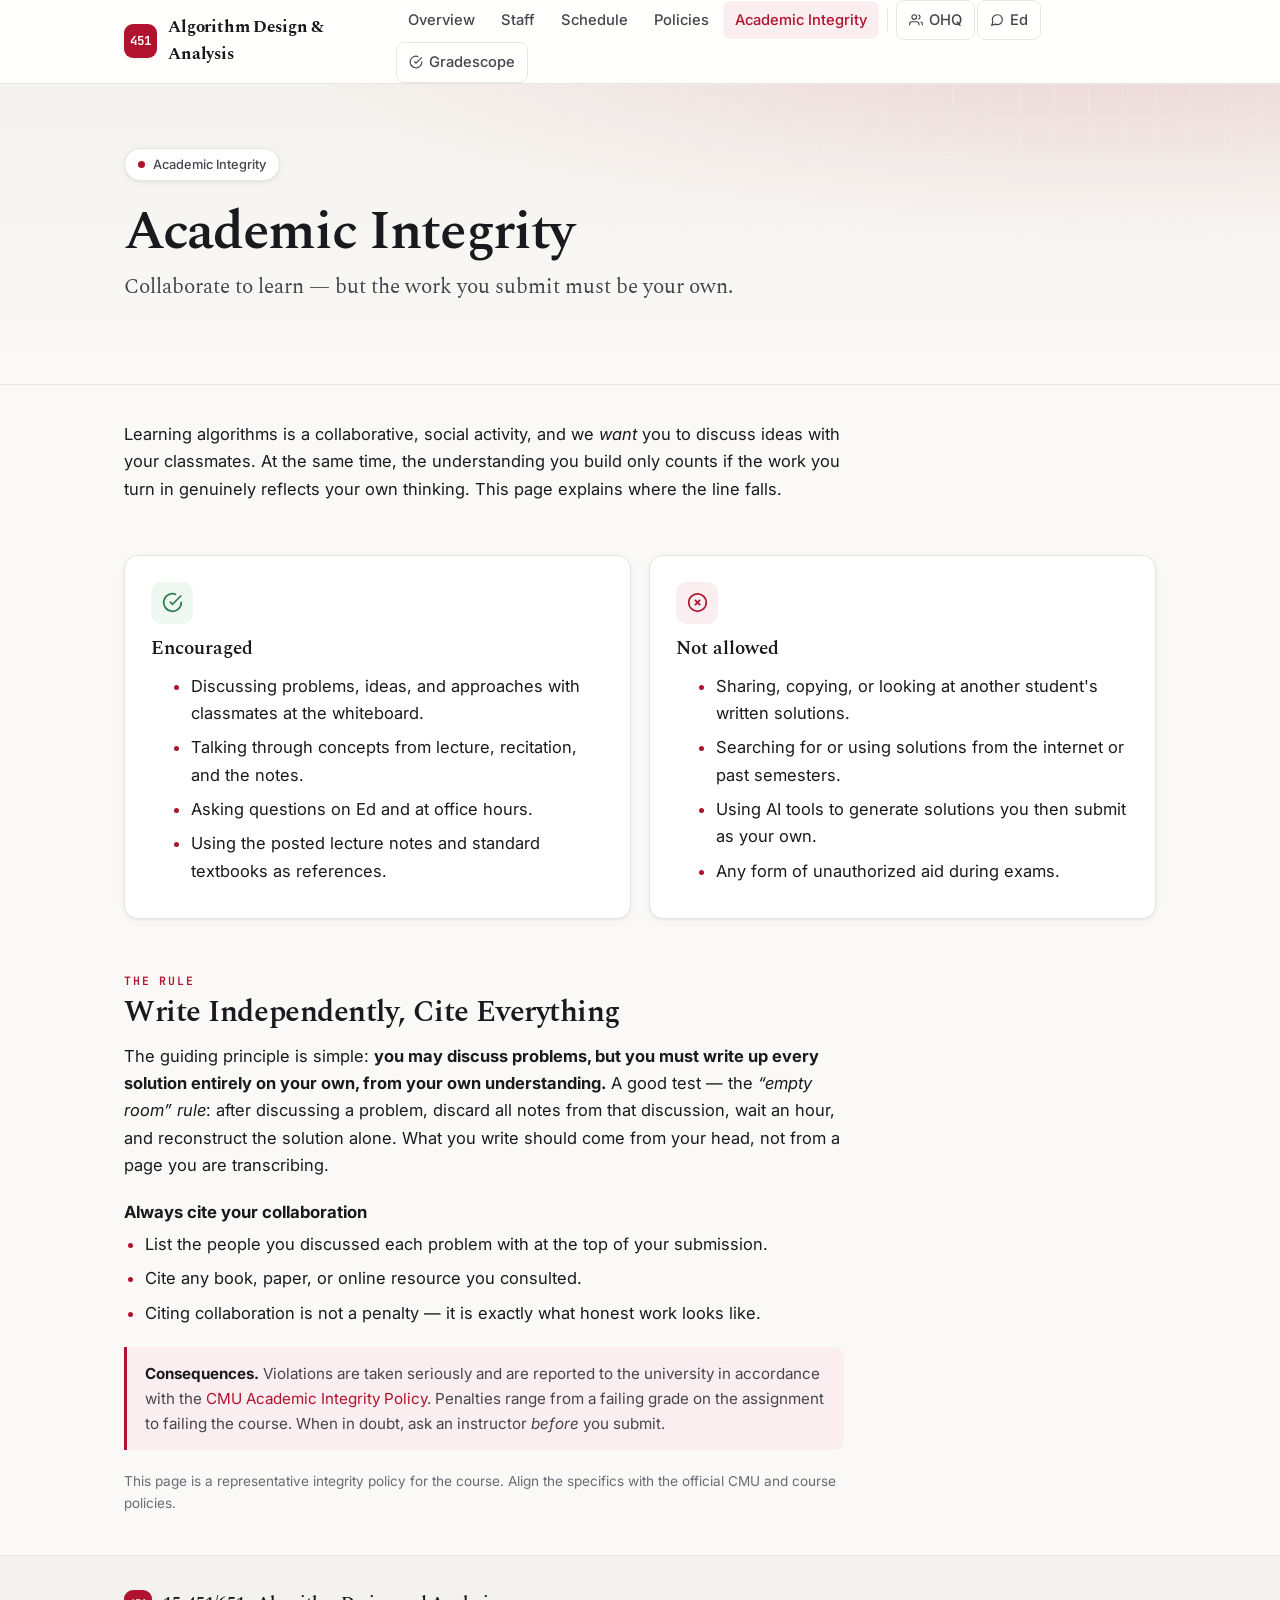
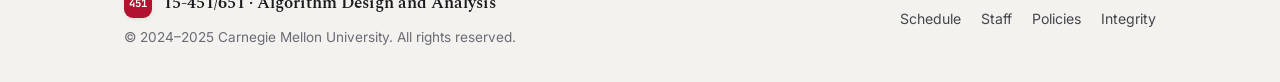
==== integrity.html @ af6d4969 "Agent changes (background) Santai-Kind: autosave Santai-Author: jocelyn.hao Santai-Changes: +32 ~0 -" ====
<!DOCTYPE html>
<html lang="en">
<head>
<meta charset="UTF-8" />
<meta name="viewport" content="width=device-width, initial-scale=1.0" />
<title>Academic Integrity — 15-451/651 Algorithm Design and Analysis</title>
<meta name="description" content="Academic integrity and collaboration policy for 15-451/651." />
<link rel="preconnect" href="https://fonts.googleapis.com" />
<link rel="preconnect" href="https://fonts.gstatic.com" crossorigin />
<link href="https://fonts.googleapis.com/css2?family=Spectral:ital,wght@0,400;0,500;0,600;0,700;1,400&family=Inter:wght@400;500;600;700&family=JetBrains+Mono:wght@500;600&display=swap" rel="stylesheet" />
<link rel="stylesheet" href="styles.css" />
</head>
<body>

<header class="nav">
  <div class="nav__inner">
    <a class="nav__brand" href="index.html"><span class="nav__mark">451</span><span>Algorithm Design &amp; Analysis</span></a>
    <button class="nav__toggle" aria-label="Menu" aria-expanded="false">
      <svg width="18" height="18" viewBox="0 0 24 24" fill="none" stroke="currentColor" stroke-width="2"><path d="M3 6h18M3 12h18M3 18h18"/></svg>
    </button>
    <nav class="nav__links">
      <a href="index.html">Overview</a>
      <a href="staff.html">Staff</a>
      <a href="schedule.html">Schedule</a>
      <a href="policies.html">Policies</a>
      <a href="integrity.html" class="active">Academic Integrity</a>
      <span class="nav__sep"></span>
      <a class="nav__ext" href="https://ohq.io" target="_blank" rel="noopener"><svg viewBox="0 0 24 24" fill="none" stroke="currentColor" stroke-width="2"><path d="M17 21v-2a4 4 0 0 0-4-4H5a4 4 0 0 0-4 4v2"/><circle cx="9" cy="7" r="4"/><path d="M23 21v-2a4 4 0 0 0-3-3.87M16 3.13a4 4 0 0 1 0 7.75"/></svg>OHQ</a>
      <a class="nav__ext" href="https://edstem.org" target="_blank" rel="noopener"><svg viewBox="0 0 24 24" fill="none" stroke="currentColor" stroke-width="2"><path d="M21 11.5a8.38 8.38 0 0 1-.9 3.8 8.5 8.5 0 0 1-7.6 4.7 8.38 8.38 0 0 1-3.8-.9L3 21l1.9-5.7a8.38 8.38 0 0 1-.9-3.8 8.5 8.5 0 0 1 4.7-7.6 8.38 8.38 0 0 1 3.8-.9h.5a8.48 8.48 0 0 1 8 8v.5z"/></svg>Ed</a>
      <a class="nav__ext" href="https://gradescope.com" target="_blank" rel="noopener"><svg viewBox="0 0 24 24" fill="none" stroke="currentColor" stroke-width="2"><path d="M22 11.08V12a10 10 0 1 1-5.93-9.14"/><path d="M22 4 12 14.01l-3-3"/></svg>Gradescope</a>
    </nav>
  </div>
</header>

<div class="hero">
  <div class="hero__grid-lines"></div>
  <div class="hero__inner">
    <span class="hero__badge"><span class="dot"></span>Academic Integrity</span>
    <h1>Academic Integrity</h1>
    <p class="hero__sub">Collaborate to learn — but the work you submit must be your own.</p>
  </div>
</div>

<main class="wrap">

  <section class="reveal" style="margin-top:36px;">
    <div class="prose">
      <p>Learning algorithms is a collaborative, social activity, and we <em>want</em> you to discuss
      ideas with your classmates. At the same time, the understanding you build only counts if the
      work you turn in genuinely reflects your own thinking. This page explains where the line falls.</p>
    </div>
  </section>

  <section class="reveal">
    <div class="grid grid-2">
      <div class="card">
        <div class="info-card__icon" style="background:#eef7f0;color:#2f7d4f;margin-bottom:14px;">
          <svg viewBox="0 0 24 24" fill="none" stroke="currentColor" stroke-width="2"><path d="M22 11.08V12a10 10 0 1 1-5.93-9.14"/><path d="M22 4 12 14.01l-3-3"/></svg>
        </div>
        <h3 style="margin:0 0 12px;">Encouraged</h3>
        <ul class="prose" style="margin:0;">
          <li>Discussing problems, ideas, and approaches with classmates at the whiteboard.</li>
          <li>Talking through concepts from lecture, recitation, and the notes.</li>
          <li>Asking questions on Ed and at office hours.</li>
          <li>Using the posted lecture notes and standard textbooks as references.</li>
        </ul>
      </div>
      <div class="card">
        <div class="info-card__icon" style="background:var(--red-tint);color:var(--red);margin-bottom:14px;">
          <svg viewBox="0 0 24 24" fill="none" stroke="currentColor" stroke-width="2"><circle cx="12" cy="12" r="10"/><path d="M15 9l-6 6M9 9l6 6"/></svg>
        </div>
        <h3 style="margin:0 0 12px;">Not allowed</h3>
        <ul class="prose" style="margin:0;">
          <li>Sharing, copying, or looking at another student's written solutions.</li>
          <li>Searching for or using solutions from the internet or past semesters.</li>
          <li>Using AI tools to generate solutions you then submit as your own.</li>
          <li>Any form of unauthorized aid during exams.</li>
        </ul>
      </div>
    </div>
  </section>

  <section class="reveal">
    <div class="prose">
      <p class="section-eyebrow">The Rule</p>
      <h2 class="section-title" style="margin-bottom:12px;">Write Independently, Cite Everything</h2>
      <p>The guiding principle is simple: <strong>you may discuss problems, but you must write up
      every solution entirely on your own, from your own understanding.</strong> A good test — the
      <em>“empty room” rule</em>: after discussing a problem, discard all notes from that discussion,
      wait an hour, and reconstruct the solution alone. What you write should come from your head, not
      from a page you are transcribing.</p>
      <h4>Always cite your collaboration</h4>
      <ul>
        <li>List the people you discussed each problem with at the top of your submission.</li>
        <li>Cite any book, paper, or online resource you consulted.</li>
        <li>Citing collaboration is not a penalty — it is exactly what honest work looks like.</li>
      </ul>
      <div class="callout">
        <strong>Consequences.</strong> Violations are taken seriously and are reported to the
        university in accordance with the
        <a href="https://www.cmu.edu/policies/student-and-student-life/academic-integrity.html" target="_blank" rel="noopener">CMU Academic Integrity Policy</a>.
        Penalties range from a failing grade on the assignment to failing the course. When in doubt,
        ask an instructor <em>before</em> you submit.
      </div>
      <p style="font-size:.85rem;color:var(--muted);margin-top:8px;">This page is a representative
      integrity policy for the course. Align the specifics with the official CMU and course policies.</p>
    </div>
  </section>

</main>

<footer class="footer">
  <div class="footer__inner">
    <div>
      <div class="footer__brand"><span class="nav__mark" style="width:28px;height:28px;font-size:.66rem;">451</span> 15-451/651 · Algorithm Design and Analysis</div>
      <p style="margin-top:8px;">© 2024–2025 Carnegie Mellon University. All rights reserved.</p>
    </div>
    <div class="footer__links">
      <a href="schedule.html">Schedule</a><a href="staff.html">Staff</a><a href="policies.html">Policies</a><a href="integrity.html">Integrity</a>
    </div>
  </div>
</footer>

<script src="site.js"></script>
</body>
</html>
---- styles.css ----
/* ==========================================================================
   15-451/651 — Algorithm Design and Analysis
   Shared stylesheet
   ========================================================================== */

:root {
  --red:        #b1122e;   /* CMU cardinal */
  --red-dark:   #8a0e24;
  --red-tint:   #fbeef0;
  --ink:        #1a1a1e;
  --ink-soft:   #45454d;
  --muted:      #6b6b76;
  --line:       #e7e6e3;
  --line-soft:  #f0efec;
  --paper:      #ffffff;
  --bg:         #faf9f7;
  --bg-alt:     #f4f2ee;
  --gold:       #c9a24b;
  --radius:     14px;
  --radius-sm:  9px;
  --shadow-sm:  0 1px 2px rgba(20,20,25,.05), 0 2px 8px rgba(20,20,25,.04);
  --shadow-md:  0 6px 24px rgba(20,20,25,.08), 0 2px 6px rgba(20,20,25,.05);
  --maxw:       1080px;
  --font-serif: "Spectral", Georgia, "Times New Roman", serif;
  --font-sans:  "Inter", -apple-system, BlinkMacSystemFont, "Segoe UI", Roboto, sans-serif;
  --font-mono:  "JetBrains Mono", ui-monospace, "SF Mono", Menlo, monospace;
}

@media (prefers-color-scheme: dark) {
  :root {
    --ink:       #ecebe8;
    --ink-soft:  #c7c6c2;
    --muted:     #9a99a3;
    --line:      #2c2b31;
    --line-soft: #232228;
    --paper:     #1a1a1f;
    --bg:        #131317;
    --bg-alt:    #1d1d22;
    --red:       #ef5670;
    --red-dark:  #f47088;
    --red-tint:  #2a1519;
    --shadow-sm: 0 1px 2px rgba(0,0,0,.3), 0 2px 8px rgba(0,0,0,.25);
    --shadow-md: 0 6px 24px rgba(0,0,0,.4), 0 2px 6px rgba(0,0,0,.3);
  }
}

* { box-sizing: border-box; }

html { scroll-behavior: smooth; scroll-padding-top: 90px; }

body {
  margin: 0;
  font-family: var(--font-sans);
  color: var(--ink);
  background: var(--bg);
  line-height: 1.65;
  font-size: 16.5px;
  -webkit-font-smoothing: antialiased;
  text-rendering: optimizeLegibility;
}

h1, h2, h3, h4 { font-family: var(--font-serif); font-weight: 600; line-height: 1.18; color: var(--ink); }
a { color: var(--red); text-decoration: none; transition: color .15s; }
a:hover { color: var(--red-dark); }
p { margin: 0 0 1rem; }

/* ---------- Top navigation ---------------------------------------------- */
.nav {
  position: sticky; top: 0; z-index: 50;
  background: color-mix(in srgb, var(--paper) 88%, transparent);
  backdrop-filter: saturate(1.4) blur(12px);
  -webkit-backdrop-filter: saturate(1.4) blur(12px);
  border-bottom: 1px solid var(--line);
}
.nav__inner {
  max-width: var(--maxw); margin: 0 auto; padding: 0 24px;
  display: flex; align-items: center; gap: 8px; min-height: 62px;
}
.nav__brand {
  display: flex; align-items: center; gap: 11px;
  font-family: var(--font-serif); font-weight: 700; font-size: 1.05rem;
  color: var(--ink); margin-right: auto; letter-spacing: -.01em;
}
.nav__brand:hover { color: var(--ink); }
.nav__mark {
  display: grid; place-items: center;
  width: 34px; height: 34px; border-radius: 9px;
  background: var(--red); color: #fff;
  font-family: var(--font-mono); font-weight: 700; font-size: .78rem;
  box-shadow: var(--shadow-sm);
}
.nav__links { display: flex; align-items: center; gap: 2px; flex-wrap: wrap; }
.nav__links a {
  color: var(--ink-soft); font-size: .92rem; font-weight: 500;
  padding: 7px 12px; border-radius: 8px; white-space: nowrap;
  transition: background .15s, color .15s;
}
.nav__links a:hover { background: var(--bg-alt); color: var(--ink); }
.nav__links a.active { color: var(--red); background: var(--red-tint); }
.nav__ext {
  display: inline-flex; align-items: center; gap: 6px;
  border: 1px solid var(--line); border-radius: 8px;
}
.nav__ext svg { width: 14px; height: 14px; }
.nav__sep { width: 1px; height: 22px; background: var(--line); margin: 0 6px; }
.nav__toggle {
  display: none; background: none; border: 1px solid var(--line);
  border-radius: 8px; padding: 7px 9px; cursor: pointer; color: var(--ink);
}

/* ---------- Layout ------------------------------------------------------ */
.wrap { max-width: var(--maxw); margin: 0 auto; padding: 0 24px; }
main { padding-bottom: 80px; }
section { margin-top: 52px; }
.section-eyebrow {
  font-family: var(--font-mono); font-size: .72rem; letter-spacing: .16em;
  text-transform: uppercase; color: var(--red); font-weight: 600; margin-bottom: 6px;
}
h2.section-title { font-size: 1.85rem; margin: 0 0 6px; letter-spacing: -.015em; }
.section-lead { color: var(--muted); max-width: 62ch; margin-bottom: 4px; }

/* ---------- Hero -------------------------------------------------------- */
.hero {
  position: relative; overflow: hidden;
  background:
    radial-gradient(120% 130% at 88% -20%, color-mix(in srgb, var(--red) 14%, transparent), transparent 55%),
    linear-gradient(180deg, var(--bg-alt), var(--bg));
  border-bottom: 1px solid var(--line);
}
.hero__grid-lines {
  position: absolute; inset: 0; opacity: .5; pointer-events: none;
  background-image: linear-gradient(var(--line-soft) 1px, transparent 1px),
                    linear-gradient(90deg, var(--line-soft) 1px, transparent 1px);
  background-size: 34px 34px;
  -webkit-mask-image: radial-gradient(70% 90% at 80% 0%, #000, transparent 75%);
          mask-image: radial-gradient(70% 90% at 80% 0%, #000, transparent 75%);
}
.hero__inner { position: relative; max-width: var(--maxw); margin: 0 auto; padding: 64px 24px 56px; }
.hero__badge {
  display: inline-flex; align-items: center; gap: 8px;
  background: var(--paper); border: 1px solid var(--line);
  padding: 5px 13px; border-radius: 100px; font-size: .8rem; color: var(--ink-soft);
  box-shadow: var(--shadow-sm); margin-bottom: 20px; font-weight: 500;
}
.hero__badge .dot { width: 7px; height: 7px; border-radius: 50%; background: var(--red); }
.hero h1 { font-size: clamp(2.1rem, 5vw, 3.35rem); letter-spacing: -.025em; margin: 0 0 6px; }
.hero__course-no { color: var(--red); }
.hero__sub { font-size: clamp(1.05rem, 2vw, 1.3rem); color: var(--ink-soft); font-family: var(--font-serif); font-weight: 400; margin: 0 0 24px; }
.hero__meta { display: flex; flex-wrap: wrap; gap: 10px 22px; font-size: .92rem; color: var(--ink-soft); }
.hero__meta span { display: inline-flex; align-items: center; gap: 8px; }
.hero__meta svg { width: 16px; height: 16px; color: var(--red); flex-shrink: 0; }

/* ---------- Cards / grids ---------------------------------------------- */
.card {
  background: var(--paper); border: 1px solid var(--line);
  border-radius: var(--radius); padding: 26px; box-shadow: var(--shadow-sm);
}
.grid { display: grid; gap: 18px; }
.grid-2 { grid-template-columns: repeat(2, 1fr); }
.grid-3 { grid-template-columns: repeat(3, 1fr); }
.grid-4 { grid-template-columns: repeat(auto-fill, minmax(220px, 1fr)); }

.info-card { display: flex; gap: 16px; align-items: flex-start; }
.info-card__icon {
  flex-shrink: 0; width: 42px; height: 42px; border-radius: 11px;
  display: grid; place-items: center; background: var(--red-tint); color: var(--red);
}
.info-card__icon svg { width: 21px; height: 21px; }
.info-card h3 { margin: 2px 0 5px; font-size: 1.12rem; }
.info-card p { margin: 0; color: var(--muted); font-size: .93rem; }
.info-card strong { color: var(--ink); font-weight: 600; }

/* ---------- Prose ------------------------------------------------------- */
.prose { max-width: 72ch; }
.prose h3 { font-size: 1.28rem; margin: 32px 0 10px; }
.prose h4 { font-size: 1.05rem; margin: 24px 0 8px; font-family: var(--font-sans); font-weight: 700; }
.prose ul, .prose ol { padding-left: 1.3em; margin: 0 0 1rem; }
.prose li { margin-bottom: .45rem; }
.prose li::marker { color: var(--red); }
.callout {
  border-left: 3px solid var(--red); background: var(--red-tint);
  padding: 14px 18px; border-radius: 0 var(--radius-sm) var(--radius-sm) 0;
  margin: 20px 0; color: var(--ink-soft); font-size: .95rem;
}
.callout strong { color: var(--ink); }

/* ---------- Tables ------------------------------------------------------ */
.table-wrap { overflow-x: auto; border: 1px solid var(--line); border-radius: var(--radius); box-shadow: var(--shadow-sm); background: var(--paper); }
table { width: 100%; border-collapse: collapse; font-size: .93rem; }
thead th {
  background: var(--bg-alt); text-align: left; padding: 13px 16px;
  font-family: var(--font-mono); font-size: .7rem; letter-spacing: .1em; text-transform: uppercase;
  color: var(--muted); font-weight: 600; border-bottom: 1px solid var(--line); white-space: nowrap;
}
tbody td { padding: 13px 16px; border-bottom: 1px solid var(--line-soft); vertical-align: middle; }
tbody tr:last-child td { border-bottom: none; }
tbody tr { transition: background .12s; }
tbody tr:hover { background: var(--bg-alt); }
.tag {
  display: inline-block; padding: 2px 9px; border-radius: 100px; font-size: .74rem;
  font-weight: 600; font-family: var(--font-mono); letter-spacing: .02em;
}
.tag--review { background: #eef3fb; color: #35618f; }
.tag--problem { background: #eef7f0; color: #2f7d4f; }
@media (prefers-color-scheme: dark) {
  .tag--review { background: #1a2634; color: #7fb0e0; }
  .tag--problem { background: #16281c; color: #78c592; }
}

/* ---------- Schedule ---------------------------------------------------- */
.sched-unit td {
  background: var(--ink); color: #fff; font-family: var(--font-serif);
  font-weight: 600; font-size: .98rem; letter-spacing: .01em; padding: 11px 16px;
}
@media (prefers-color-scheme: dark) { .sched-unit td { background: #000; } }
.sched-unit .u-idx { color: var(--gold); font-family: var(--font-mono); font-size: .78rem; margin-right: 10px; }
.sched-break td {
  background: repeating-linear-gradient(45deg, var(--bg-alt), var(--bg-alt) 10px, var(--bg) 10px, var(--bg) 20px);
  text-align: center; font-style: italic; color: var(--muted); padding: 10px; font-size: .88rem;
}
.lec-no {
  display: inline-grid; place-items: center; min-width: 30px; height: 30px; padding: 0 7px;
  background: var(--red-tint); color: var(--red); border-radius: 8px;
  font-family: var(--font-mono); font-weight: 600; font-size: .82rem;
}
.lec-topic { font-weight: 600; color: var(--ink); }
.lec-desc { color: var(--muted); font-size: .84rem; margin-top: 2px; display: block; max-width: 52ch; }
.lec-date { font-family: var(--font-mono); font-size: .82rem; color: var(--ink-soft); white-space: nowrap; }
.pdf-link {
  display: inline-flex; align-items: center; gap: 6px; font-size: .82rem; font-weight: 600;
  padding: 6px 11px; border: 1px solid var(--line); border-radius: 8px; color: var(--ink-soft);
  background: var(--paper); white-space: nowrap; transition: all .14s;
}
.pdf-link:hover { border-color: var(--red); color: var(--red); background: var(--red-tint); transform: translateY(-1px); }
.pdf-link svg { width: 14px; height: 14px; }
.pdf-link--soon { opacity: .5; pointer-events: none; }

/* ---------- Staff ------------------------------------------------------- */
.staff-card { text-align: center; padding: 28px 20px; transition: transform .16s, box-shadow .16s; }
.staff-card:hover { transform: translateY(-3px); box-shadow: var(--shadow-md); }
.staff-avatar {
  width: 76px; height: 76px; border-radius: 50%; margin: 0 auto 14px;
  display: grid; place-items: center; font-family: var(--font-serif); font-weight: 600;
  font-size: 1.6rem; color: #fff; letter-spacing: .01em; box-shadow: var(--shadow-sm);
}
.staff-card h3 { font-size: 1.1rem; margin: 0 0 3px; }
.staff-role { font-size: .82rem; color: var(--red); font-weight: 600; font-family: var(--font-mono); text-transform: uppercase; letter-spacing: .05em; }
.staff-detail { font-size: .86rem; color: var(--muted); margin-top: 8px; }

/* ---------- Recitation staff mini ------------------------------------- */
.rec-staff { font-size: .9rem; color: var(--ink-soft); }

/* ---------- Buttons / pills -------------------------------------------- */
.btn {
  display: inline-flex; align-items: center; gap: 8px; padding: 10px 18px;
  background: var(--red); color: #fff; border-radius: 10px; font-weight: 600;
  font-size: .92rem; box-shadow: var(--shadow-sm); transition: background .15s, transform .15s;
}
.btn:hover { background: var(--red-dark); color: #fff; transform: translateY(-1px); }
.btn--ghost { background: var(--paper); color: var(--ink); border: 1px solid var(--line); }
.btn--ghost:hover { background: var(--bg-alt); color: var(--ink); }
.btn svg { width: 16px; height: 16px; }

/* ---------- Calendar embed --------------------------------------------- */
.cal-frame {
  width: 100%; aspect-ratio: 16 / 9; min-height: 420px; border: none;
  border-radius: var(--radius); box-shadow: var(--shadow-sm); background: var(--paper);
}

/* ---------- Footer ------------------------------------------------------ */
.footer { border-top: 1px solid var(--line); background: var(--bg-alt); margin-top: 40px; }
.footer__inner {
  max-width: var(--maxw); margin: 0 auto; padding: 34px 24px;
  display: flex; flex-wrap: wrap; gap: 18px 40px; align-items: center; justify-content: space-between;
}
.footer__brand { display: flex; align-items: center; gap: 11px; font-family: var(--font-serif); font-weight: 600; color: var(--ink); }
.footer p { margin: 0; color: var(--muted); font-size: .85rem; }
.footer__links { display: flex; gap: 20px; font-size: .88rem; }
.footer__links a { color: var(--ink-soft); }

/* ---------- Utilities --------------------------------------------------- */
.reveal { opacity: 0; transform: translateY(16px); transition: opacity .55s ease, transform .55s ease; }
.reveal.in { opacity: 1; transform: none; }

/* ---------- Responsive -------------------------------------------------- */
@media (max-width: 860px) {
  .grid-2, .grid-3 { grid-template-columns: 1fr; }
  .nav__links {
    position: absolute; top: 62px; left: 0; right: 0;
    flex-direction: column; align-items: stretch; gap: 2px;
    background: var(--paper); border-bottom: 1px solid var(--line);
    padding: 10px 16px 16px; box-shadow: var(--shadow-md);
    display: none;
  }
  .nav__links.open { display: flex; }
  .nav__links a { padding: 11px 12px; }
  .nav__sep { display: none; }
  .nav__toggle { display: inline-flex; }
  .lec-desc { display: none; }
}
@media (prefers-reduced-motion: reduce) {
  * { scroll-behavior: auto !important; }
  .reveal { opacity: 1; transform: none; transition: none; }
}
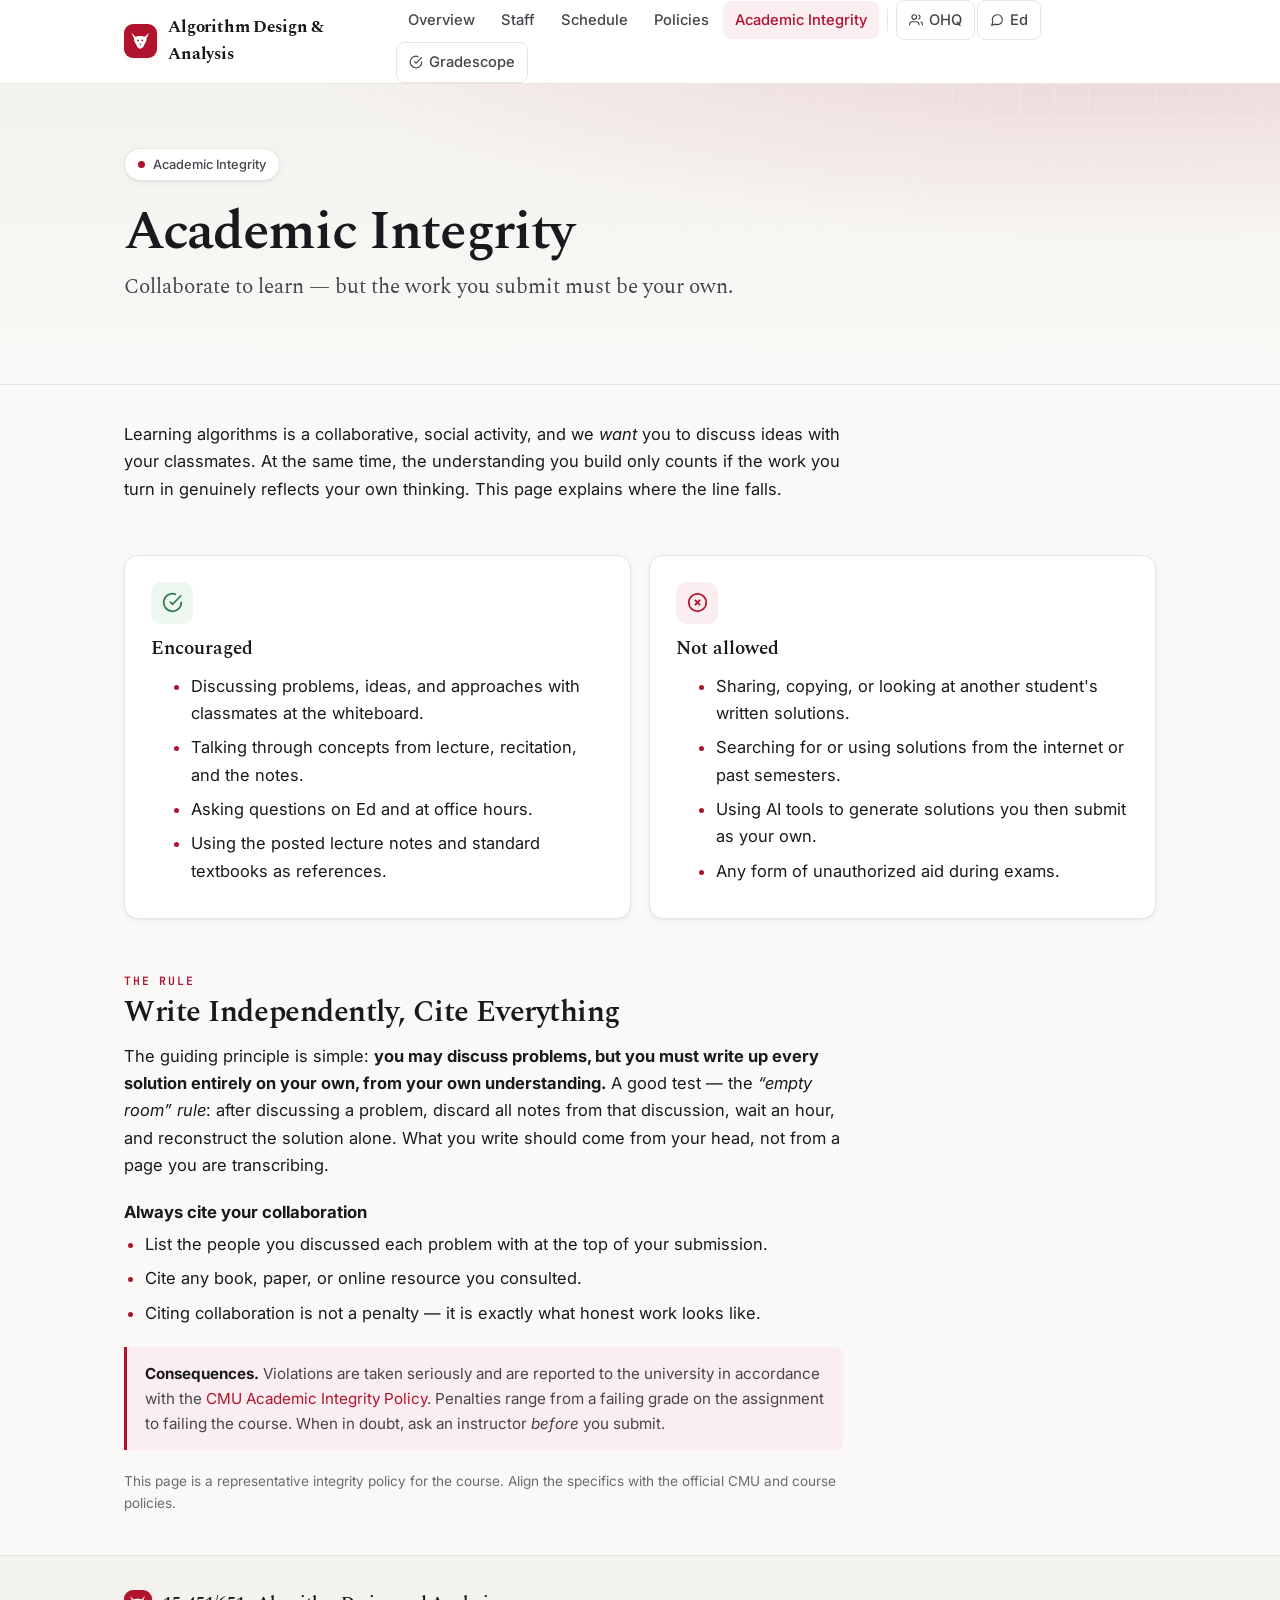
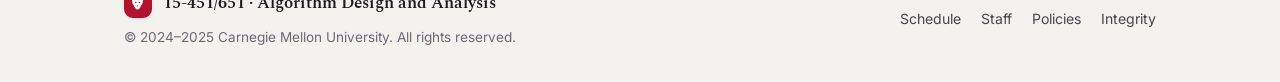
==== commit 29cfb474: "Agent changes (background) Santai-Kind: autosave Santai-Author: jocelyn.hao Santai-Changes: +0 ~6 -0" ====
--- a/integrity.html
+++ b/integrity.html
@@ -14,7 +14,7 @@
 
 <header class="nav">
   <div class="nav__inner">
-    <a class="nav__brand" href="index.html"><span class="nav__mark">451</span><span>Algorithm Design &amp; Analysis</span></a>
+    <a class="nav__brand" href="index.html"><span class="nav__mark"><svg class="fox-icon" viewBox="0 0 24 24" fill="currentColor" aria-hidden="true"><path fill-rule="evenodd" d="M2.5 2.5L7 7C8.4 6.3 9.6 6 12 6C14.4 6 15.6 6.3 17 7L21.5 2.5L18.6 8.8C19 10.5 18 13 16.6 14.6C15.6 17.6 13.9 19.6 12 19.6C10.1 19.6 8.4 17.6 7.4 14.6C6 13 5 10.5 5.4 8.8ZM8.8 10.8a0.95 0.95 0 1 0 1.9 0a0.95 0.95 0 1 0-1.9 0ZM13.3 10.8a0.95 0.95 0 1 0 1.9 0a0.95 0.95 0 1 0-1.9 0ZM12 16.2L11 14.4L13 14.4Z"/></svg></span><span>Algorithm Design &amp; Analysis</span></a>
     <button class="nav__toggle" aria-label="Menu" aria-expanded="false">
       <svg width="18" height="18" viewBox="0 0 24 24" fill="none" stroke="currentColor" stroke-width="2"><path d="M3 6h18M3 12h18M3 18h18"/></svg>
     </button>
@@ -112,7 +112,7 @@
 <footer class="footer">
   <div class="footer__inner">
     <div>
-      <div class="footer__brand"><span class="nav__mark" style="width:28px;height:28px;font-size:.66rem;">451</span> 15-451/651 · Algorithm Design and Analysis</div>
+      <div class="footer__brand"><span class="nav__mark" style="width:28px;height:28px;font-size:.66rem;"><svg class="fox-icon" viewBox="0 0 24 24" fill="currentColor" aria-hidden="true"><path fill-rule="evenodd" d="M2.5 2.5L7 7C8.4 6.3 9.6 6 12 6C14.4 6 15.6 6.3 17 7L21.5 2.5L18.6 8.8C19 10.5 18 13 16.6 14.6C15.6 17.6 13.9 19.6 12 19.6C10.1 19.6 8.4 17.6 7.4 14.6C6 13 5 10.5 5.4 8.8ZM8.8 10.8a0.95 0.95 0 1 0 1.9 0a0.95 0.95 0 1 0-1.9 0ZM13.3 10.8a0.95 0.95 0 1 0 1.9 0a0.95 0.95 0 1 0-1.9 0ZM12 16.2L11 14.4L13 14.4Z"/></svg></span> 15-451/651 · Algorithm Design and Analysis</div>
       <p style="margin-top:8px;">© 2024–2025 Carnegie Mellon University. All rights reserved.</p>
     </div>
     <div class="footer__links">
--- a/styles.css
+++ b/styles.css
@@ -89,6 +89,7 @@
   font-family: var(--font-mono); font-weight: 700; font-size: .78rem;
   box-shadow: var(--shadow-sm);
 }
+.nav__mark .fox-icon { width: 68%; height: 68%; display: block; }
 .nav__links { display: flex; align-items: center; gap: 2px; flex-wrap: wrap; }
 .nav__links a {
   color: var(--ink-soft); font-size: .92rem; font-weight: 500;
@@ -266,6 +267,73 @@
   width: 100%; aspect-ratio: 16 / 9; min-height: 420px; border: none;
   border-radius: var(--radius); box-shadow: var(--shadow-sm); background: var(--paper);
 }
+
+/* ---------- PDF preview modal ------------------------------------------ */
+.pdf-modal {
+  position: fixed; inset: 0; z-index: 100;
+  display: flex; align-items: center; justify-content: center;
+  padding: clamp(10px, 3vw, 40px);
+  background: rgba(16, 14, 18, .55);
+  backdrop-filter: blur(4px); -webkit-backdrop-filter: blur(4px);
+  opacity: 0; visibility: hidden; transition: opacity .2s ease, visibility .2s ease;
+}
+.pdf-modal.open { opacity: 1; visibility: visible; }
+.pdf-modal__panel {
+  display: flex; flex-direction: column; width: min(1000px, 100%); height: 100%;
+  background: var(--paper); border: 1px solid var(--line);
+  border-radius: var(--radius); box-shadow: var(--shadow-md); overflow: hidden;
+  transform: translateY(12px) scale(.99); transition: transform .22s ease;
+}
+.pdf-modal.open .pdf-modal__panel { transform: none; }
+.pdf-modal__bar {
+  display: flex; align-items: center; gap: 12px;
+  padding: 12px 14px 12px 18px; border-bottom: 1px solid var(--line); background: var(--bg-alt);
+}
+.pdf-modal__title {
+  font-family: var(--font-serif); font-weight: 600; font-size: 1rem; color: var(--ink);
+  margin-right: auto; min-width: 0; overflow: hidden; text-overflow: ellipsis; white-space: nowrap;
+}
+.pdf-modal__title small { display: block; font-family: var(--font-mono); font-size: .68rem; letter-spacing: .1em; text-transform: uppercase; color: var(--red); font-weight: 600; }
+.pdf-modal__actions { display: flex; align-items: center; gap: 8px; flex-shrink: 0; }
+.pdf-modal__btn {
+  display: inline-flex; align-items: center; gap: 6px; padding: 7px 12px;
+  border: 1px solid var(--line); border-radius: 8px; background: var(--paper);
+  color: var(--ink-soft); font-size: .82rem; font-weight: 600; cursor: pointer; transition: all .14s;
+}
+.pdf-modal__btn:hover { border-color: var(--red); color: var(--red); background: var(--red-tint); }
+.pdf-modal__btn svg { width: 14px; height: 14px; }
+.pdf-modal__close {
+  display: grid; place-items: center; width: 34px; height: 34px; padding: 0;
+  border: 1px solid var(--line); border-radius: 8px; background: var(--paper);
+  color: var(--ink-soft); cursor: pointer; transition: all .14s;
+}
+.pdf-modal__close:hover { border-color: var(--red); color: var(--red); background: var(--red-tint); }
+.pdf-modal__close svg { width: 16px; height: 16px; }
+.pdf-modal__doc {
+  flex: 1; width: 100%; overflow-y: auto; background: var(--bg);
+  padding: 20px 16px; display: flex; flex-direction: column; align-items: center; gap: 16px;
+  scroll-behavior: smooth;
+}
+.pdf-page {
+  max-width: 100%; height: auto; border-radius: 4px;
+  box-shadow: 0 2px 12px rgba(20,20,25,.16); background: #fff;
+}
+.pdf-status {
+  margin: auto; display: flex; flex-direction: column; align-items: center; gap: 14px;
+  color: var(--muted); font-size: .92rem; text-align: center; padding: 30px;
+}
+.pdf-spinner {
+  width: 34px; height: 34px; border-radius: 50%;
+  border: 3px solid var(--line); border-top-color: var(--red);
+  animation: pdf-spin .8s linear infinite;
+}
+@keyframes pdf-spin { to { transform: rotate(360deg); } }
+@media (prefers-reduced-motion: reduce) { .pdf-spinner { animation-duration: 2s; } }
+@media (max-width: 560px) {
+  .pdf-modal__btn span { display: none; }
+  .pdf-modal__btn { padding: 7px 9px; }
+}
+body.pdf-open { overflow: hidden; }
 
 /* ---------- Footer ------------------------------------------------------ */
 .footer { border-top: 1px solid var(--line); background: var(--bg-alt); margin-top: 40px; }
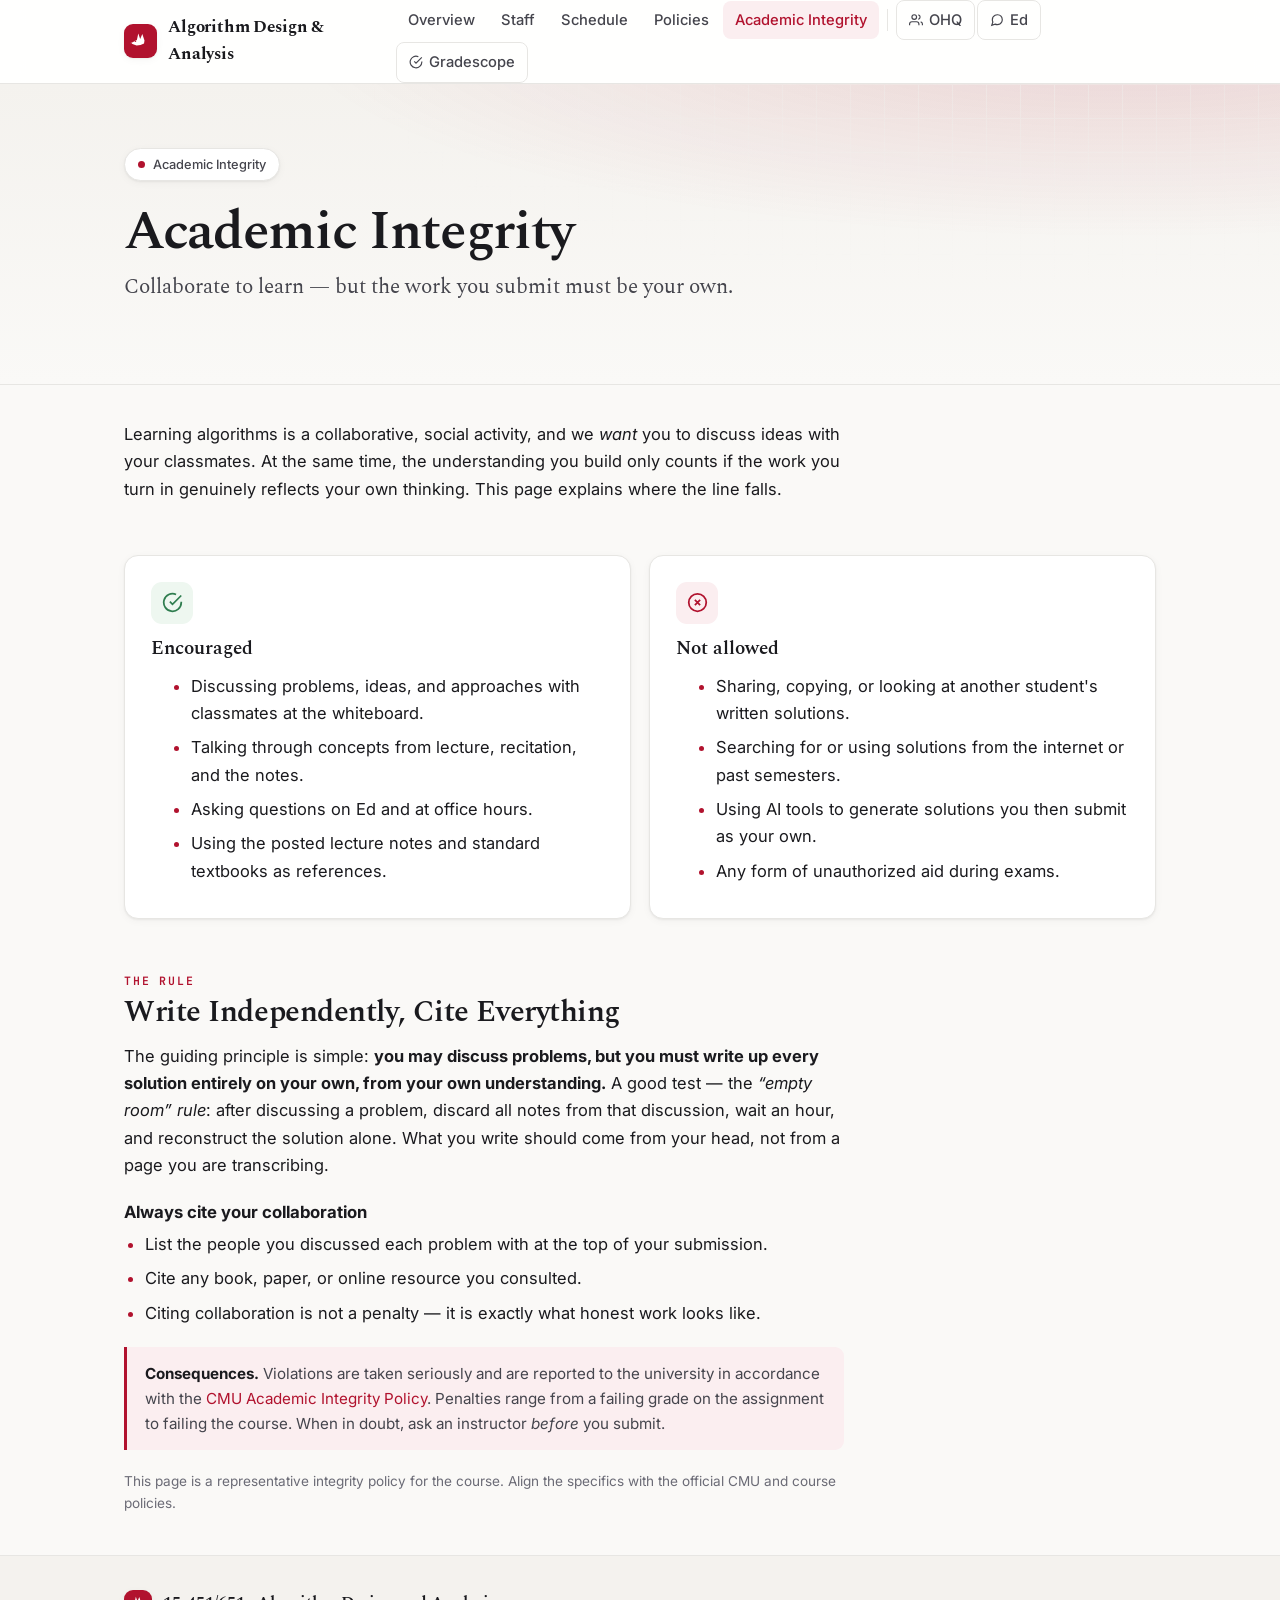
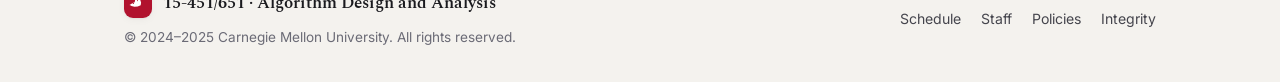
==== commit f85501c9: "Agent changes (background) Santai-Kind: autosave Santai-Author: jocelyn.hao Santai-Changes: +0 ~5 -0" ====
--- a/integrity.html
+++ b/integrity.html
@@ -14,7 +14,7 @@
 
 <header class="nav">
   <div class="nav__inner">
-    <a class="nav__brand" href="index.html"><span class="nav__mark"><svg class="fox-icon" viewBox="0 0 24 24" fill="currentColor" aria-hidden="true"><path fill-rule="evenodd" d="M2.5 2.5L7 7C8.4 6.3 9.6 6 12 6C14.4 6 15.6 6.3 17 7L21.5 2.5L18.6 8.8C19 10.5 18 13 16.6 14.6C15.6 17.6 13.9 19.6 12 19.6C10.1 19.6 8.4 17.6 7.4 14.6C6 13 5 10.5 5.4 8.8ZM8.8 10.8a0.95 0.95 0 1 0 1.9 0a0.95 0.95 0 1 0-1.9 0ZM13.3 10.8a0.95 0.95 0 1 0 1.9 0a0.95 0.95 0 1 0-1.9 0ZM12 16.2L11 14.4L13 14.4Z"/></svg></span><span>Algorithm Design &amp; Analysis</span></a>
+    <a class="nav__brand" href="index.html"><span class="nav__mark"><svg class="fox-icon" viewBox="0 0 24 24" fill="currentColor" aria-hidden="true"><path fill-rule="evenodd" d="M1.8 13.7L8.4 10.3L9.9 3.5L11.9 9.4L14.2 3.9L16.5 10.8L16 14.2L12.3 15.7L8.1 16.1L4.4 15ZM6.1 11.7a0.8 0.8 0 1 0 1.6 0a0.8 0.8 0 1 0-1.6 0ZM1.88 13.5a0.62 0.62 0 1 0 1.24 0a0.62 0.62 0 1 0-1.24 0Z"/></svg></span><span>Algorithm Design &amp; Analysis</span></a>
     <button class="nav__toggle" aria-label="Menu" aria-expanded="false">
       <svg width="18" height="18" viewBox="0 0 24 24" fill="none" stroke="currentColor" stroke-width="2"><path d="M3 6h18M3 12h18M3 18h18"/></svg>
     </button>
@@ -112,7 +112,7 @@
 <footer class="footer">
   <div class="footer__inner">
     <div>
-      <div class="footer__brand"><span class="nav__mark" style="width:28px;height:28px;font-size:.66rem;"><svg class="fox-icon" viewBox="0 0 24 24" fill="currentColor" aria-hidden="true"><path fill-rule="evenodd" d="M2.5 2.5L7 7C8.4 6.3 9.6 6 12 6C14.4 6 15.6 6.3 17 7L21.5 2.5L18.6 8.8C19 10.5 18 13 16.6 14.6C15.6 17.6 13.9 19.6 12 19.6C10.1 19.6 8.4 17.6 7.4 14.6C6 13 5 10.5 5.4 8.8ZM8.8 10.8a0.95 0.95 0 1 0 1.9 0a0.95 0.95 0 1 0-1.9 0ZM13.3 10.8a0.95 0.95 0 1 0 1.9 0a0.95 0.95 0 1 0-1.9 0ZM12 16.2L11 14.4L13 14.4Z"/></svg></span> 15-451/651 · Algorithm Design and Analysis</div>
+      <div class="footer__brand"><span class="nav__mark" style="width:28px;height:28px;font-size:.66rem;"><svg class="fox-icon" viewBox="0 0 24 24" fill="currentColor" aria-hidden="true"><path fill-rule="evenodd" d="M1.8 13.7L8.4 10.3L9.9 3.5L11.9 9.4L14.2 3.9L16.5 10.8L16 14.2L12.3 15.7L8.1 16.1L4.4 15ZM6.1 11.7a0.8 0.8 0 1 0 1.6 0a0.8 0.8 0 1 0-1.6 0ZM1.88 13.5a0.62 0.62 0 1 0 1.24 0a0.62 0.62 0 1 0-1.24 0Z"/></svg></span> 15-451/651 · Algorithm Design and Analysis</div>
       <p style="margin-top:8px;">© 2024–2025 Carnegie Mellon University. All rights reserved.</p>
     </div>
     <div class="footer__links">
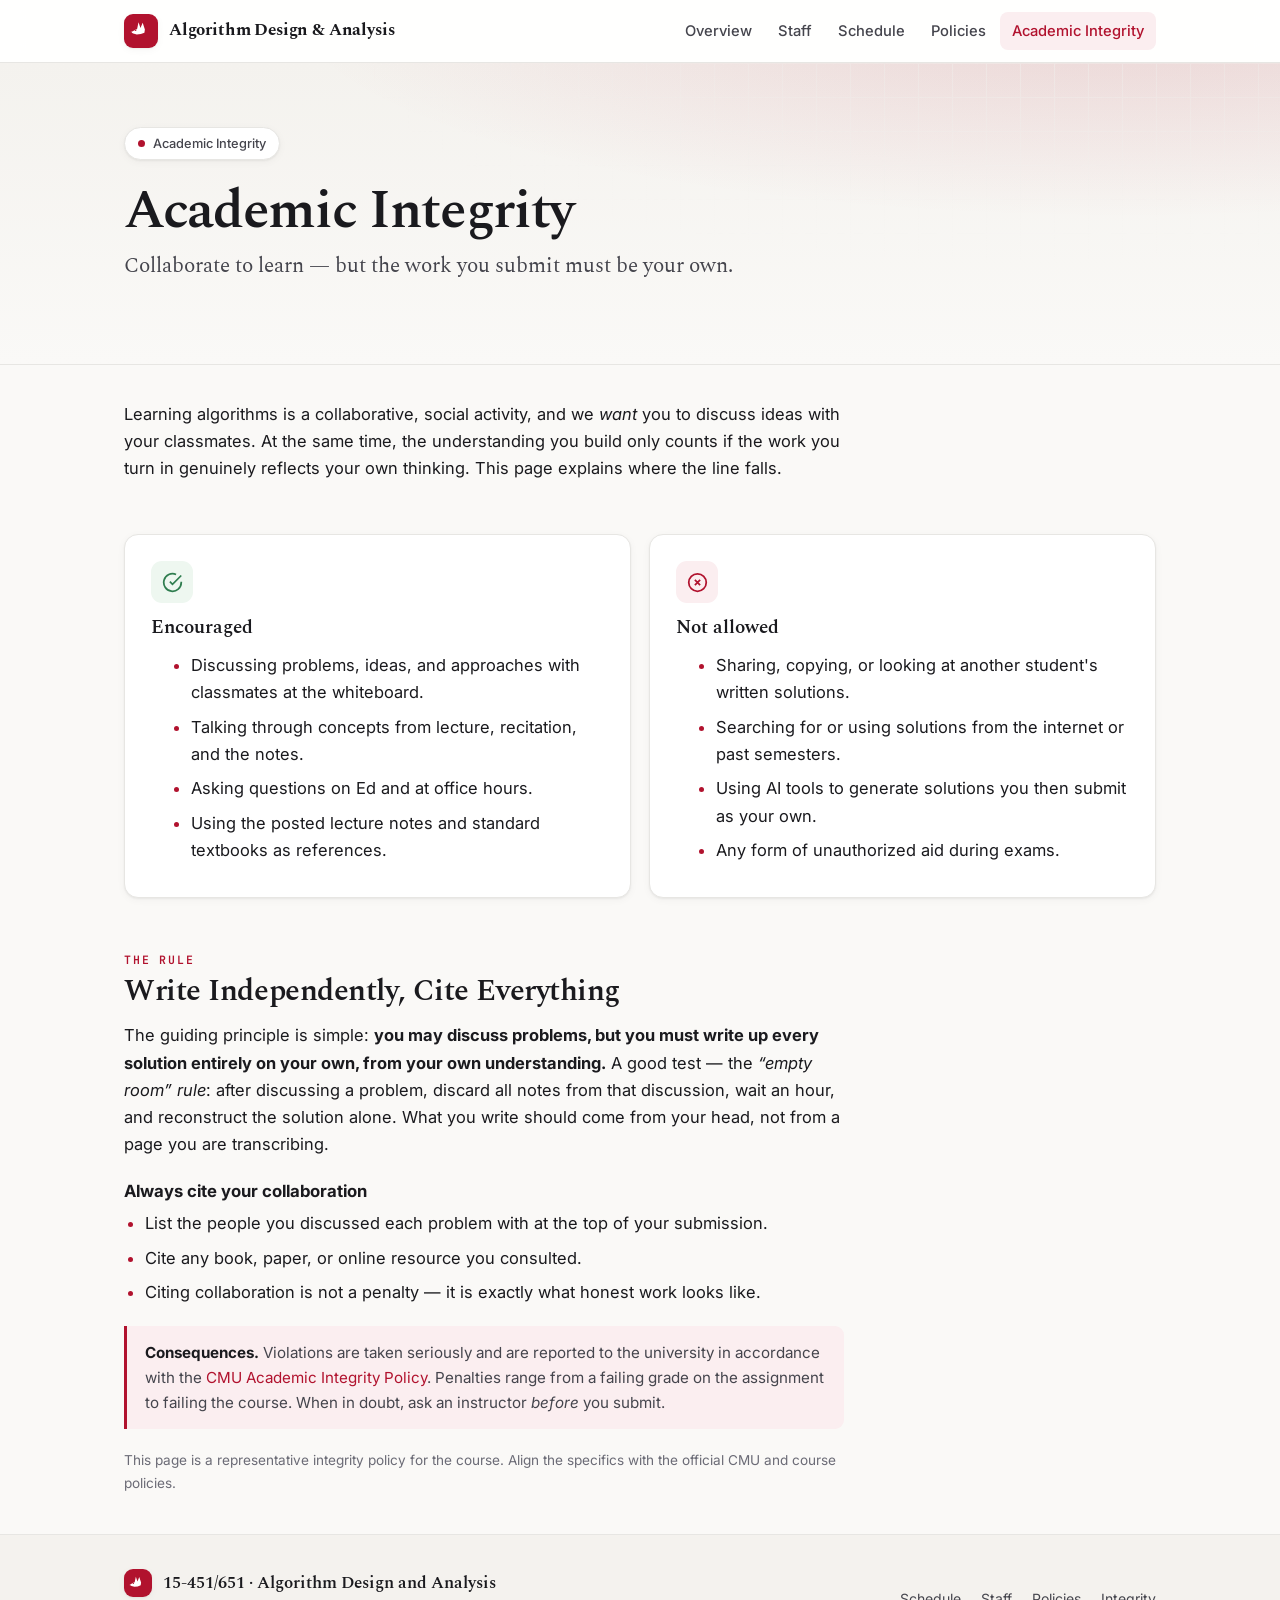
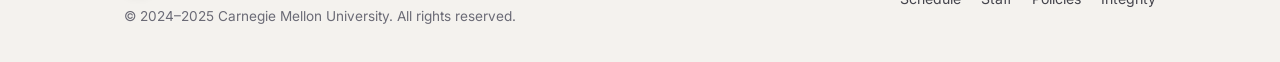
==== commit ecb60a24: "Agent changes (background) Santai-Kind: autosave Santai-Author: jocelyn.hao Santai-Changes: +0 ~6 -0" ====
--- a/integrity.html
+++ b/integrity.html
@@ -24,10 +24,6 @@
       <a href="schedule.html">Schedule</a>
       <a href="policies.html">Policies</a>
       <a href="integrity.html" class="active">Academic Integrity</a>
-      <span class="nav__sep"></span>
-      <a class="nav__ext" href="https://ohq.io" target="_blank" rel="noopener"><svg viewBox="0 0 24 24" fill="none" stroke="currentColor" stroke-width="2"><path d="M17 21v-2a4 4 0 0 0-4-4H5a4 4 0 0 0-4 4v2"/><circle cx="9" cy="7" r="4"/><path d="M23 21v-2a4 4 0 0 0-3-3.87M16 3.13a4 4 0 0 1 0 7.75"/></svg>OHQ</a>
-      <a class="nav__ext" href="https://edstem.org" target="_blank" rel="noopener"><svg viewBox="0 0 24 24" fill="none" stroke="currentColor" stroke-width="2"><path d="M21 11.5a8.38 8.38 0 0 1-.9 3.8 8.5 8.5 0 0 1-7.6 4.7 8.38 8.38 0 0 1-3.8-.9L3 21l1.9-5.7a8.38 8.38 0 0 1-.9-3.8 8.5 8.5 0 0 1 4.7-7.6 8.38 8.38 0 0 1 3.8-.9h.5a8.48 8.48 0 0 1 8 8v.5z"/></svg>Ed</a>
-      <a class="nav__ext" href="https://gradescope.com" target="_blank" rel="noopener"><svg viewBox="0 0 24 24" fill="none" stroke="currentColor" stroke-width="2"><path d="M22 11.08V12a10 10 0 1 1-5.93-9.14"/><path d="M22 4 12 14.01l-3-3"/></svg>Gradescope</a>
     </nav>
   </div>
 </header>
--- a/styles.css
+++ b/styles.css
@@ -80,7 +80,10 @@
   display: flex; align-items: center; gap: 11px;
   font-family: var(--font-serif); font-weight: 700; font-size: 1.05rem;
   color: var(--ink); margin-right: auto; letter-spacing: -.01em;
-}
+  white-space: nowrap;
+}
+.nav__brand span:last-child { white-space: nowrap; }
+.nav__mark { flex-shrink: 0; }
 .nav__brand:hover { color: var(--ink); }
 .nav__mark {
   display: grid; place-items: center;
